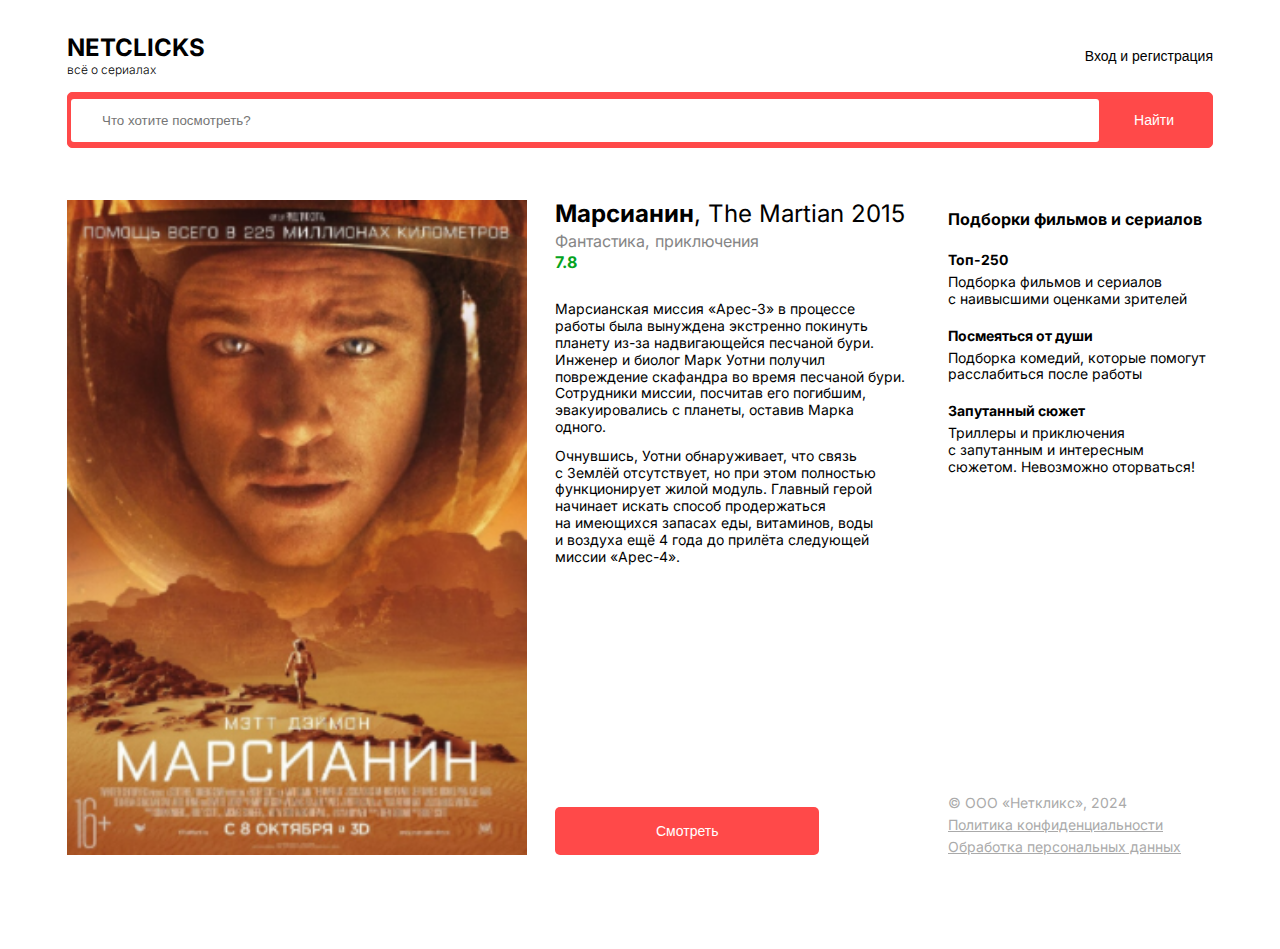
==== pages/film.html @ 5369e7d8 "day2 add film-page" ====
<!DOCTYPE html>
<html lang="ru">
  <head>
    <meta charset="UTF-8" />
    <meta name="viewport" content="width=device-width, initial-scale=1.0" />
    <title>Netclicks</title>
    <link href="../css/style.css" rel="stylesheet" />
  </head>
  <body>
    <header class="header">
      <div class="container header__container">
        <a class="header__logo" href="/index.html">
          NETCLICKS
          <span class="header__logo-text">всё о сериалах</span>
        </a>
        <button class="header__btn">
          <span class="header__btn-text">Вход и регистрация</span>
          <img
            class="header__btn_mobile"
            src="../images/burger.svg"
            alt="кнопка меню"
            aria-label="кнопка мобильного меню"
          />
        </button>
      </div>
    </header>

    <main>
      <section class="search">
        <div class="container">
          <div class="search__content">
            <input
              class="search__input"
              type="text"
              placeholder="Что хотите посмотреть?"
            />
            <button class="search__btn">
              <span class="search__btn-text">Найти</span>
              <img
                class="search__btn_mobile"
                src="../images/search.svg"
                alt="кнопка поиска"
                aria-label="кнопка поиска"
              />
            </button>
          </div>
        </div>
      </section>

      <section class="content content_film">
        <div class="container">
          <div class="content-wrap content-wrap_film">
            <div class="content__film film">
              <h2 class="hidden">Описание фильма</h2>

              <div class="film__img">
                <img
                  class="film-img"
                  src="../images/img-film.png"
                  srcset="../images/img-film@2x.png 2x"
                  alt="баннер фильма"
                  aria-label="баннер фильма"
                />
              </div>

              <div class="film__desc">
                <div class="film__desc-top">
                  <h3 class="film__title">
                    <span class="film__title_bold">Марсианин</span
                    ><span>, The Martian 2015</span>
                  </h3>
                  <p class="film__category">Фантастика, приключения</p>
                  <p class="film__rating">7.8</p>
                  <div class="film__info">
                    <p class="film__info-p">
                      Марсианская миссия &laquo;Арес-3&raquo; в&nbsp;процессе
                      работы была вынуждена экстренно покинуть планету из-за
                      надвигающейся песчаной бури. Инженер и&nbsp;биолог Марк
                      Уотни получил повреждение скафандра во&nbsp;время песчаной
                      бури. Сотрудники миссии, посчитав его погибшим,
                      эвакуировались с&nbsp;планеты, оставив Марка одного.
                    </p>
                    <p class="film__info-p">
                      Очнувшись, Уотни обнаруживает, что связь с&nbsp;Землёй
                      отсутствует, но&nbsp;при этом полностью функционирует
                      жилой модуль. Главный герой начинает искать способ
                      продержаться на&nbsp;имеющихся запасах еды, витаминов,
                      воды и&nbsp;воздуха ещё 4&nbsp;года до&nbsp;прилёта
                      следующей миссии &laquo;Арес-4&raquo;.
                    </p>
                  </div>
                </div>

                <div class="film__desc-bottom">
                  <button class="film__btn-run">Смотреть</button>
                </div>
              </div>
            </div>

            <div class="content__side">
              <div class="content__set">
                <h2 class="content__set-title">Подборки фильмов и сериалов</h2>

                <div class="content__set-list">
                  <a class="content__set-item" href="#">
                    <h3 class="content__set-category">Топ-250</h3>
                    <p class="content__set-desc">
                      Подборка фильмов и&nbsp;сериалов с&nbsp;наивысшими
                      оценками зрителей
                    </p>
                  </a>

                  <a class="content__set-item" href="#">
                    <h3 class="content__set-category">
                      Посмеяться от&nbsp;души
                    </h3>
                    <p class="content__set-desc">
                      Подборка комедий, которые помогут расслабиться
                      после&nbsp;работы
                    </p>
                  </a>

                  <a class="content__set-item" href="#">
                    <h3 class="content__set-category">Запутанный сюжет</h3>
                    <p class="content__set-desc">
                      Триллеры и&nbsp;приключения с&nbsp;запутанным
                      и&nbsp;интересным сюжетом. Невозможно оторваться!
                    </p>
                  </a>
                </div>
              </div>

              <div class="content__footer">
                <p class="content__footer-copiright">© ООО «Неткликс», 2024</p>
                <a class="content__footer-privacy" href="#">
                  Политика конфиденциальности
                </a>
                <a class="content__footer-personal" href="#">
                  Обработка персональных данных
                </a>
              </div>
            </div>
          </div>
        </div>
      </section>
    </main>
  </body>
</html>
---- css/style.css ----
/* fonts */
/* inter-300 - cyrillic_latin */
@font-face {
  font-display: swap; /* Check https://developer.mozilla.org/en-US/docs/Web/CSS/@font-face/font-display for other options. */
  font-family: "Inter";
  font-style: normal;
  font-weight: 300;
  src: url("../fonts/inter-v18-cyrillic_latin-300.woff2") format("woff2"),
    /* Chrome 36+, Opera 23+, Firefox 39+, Safari 12+, iOS 10+ */
      url("../fonts/inter-v18-cyrillic_latin-300.ttf") format("truetype"); /* Chrome 4+, Firefox 3.5+, IE 9+, Safari 3.1+, iOS 4.2+, Android Browser 2.2+ */
}
/* inter-regular - cyrillic_latin */
@font-face {
  font-display: swap; /* Check https://developer.mozilla.org/en-US/docs/Web/CSS/@font-face/font-display for other options. */
  font-family: "Inter";
  font-style: normal;
  font-weight: 400;
  src: url("../fonts/inter-v18-cyrillic_latin-regular.woff2") format("woff2"),
    /* Chrome 36+, Opera 23+, Firefox 39+, Safari 12+, iOS 10+ */
      url("../fonts/inter-v18-cyrillic_latin-regular.ttf") format("truetype"); /* Chrome 4+, Firefox 3.5+, IE 9+, Safari 3.1+, iOS 4.2+, Android Browser 2.2+ */
}
/* inter-500 - cyrillic_latin */
@font-face {
  font-display: swap; /* Check https://developer.mozilla.org/en-US/docs/Web/CSS/@font-face/font-display for other options. */
  font-family: "Inter";
  font-style: normal;
  font-weight: 500;
  src: url("../fonts/inter-v18-cyrillic_latin-500.woff2") format("woff2"),
    /* Chrome 36+, Opera 23+, Firefox 39+, Safari 12+, iOS 10+ */
      url("../fonts/inter-v18-cyrillic_latin-500.ttf") format("truetype"); /* Chrome 4+, Firefox 3.5+, IE 9+, Safari 3.1+, iOS 4.2+, Android Browser 2.2+ */
}
/* inter-700 - cyrillic_latin */
@font-face {
  font-display: swap; /* Check https://developer.mozilla.org/en-US/docs/Web/CSS/@font-face/font-display for other options. */
  font-family: "Inter";
  font-style: normal;
  font-weight: 700;
  src: url("../fonts/inter-v18-cyrillic_latin-700.woff2") format("woff2"),
    /* Chrome 36+, Opera 23+, Firefox 39+, Safari 12+, iOS 10+ */
      url("../fonts/inter-v18-cyrillic_latin-700.ttf") format("truetype"); /* Chrome 4+, Firefox 3.5+, IE 9+, Safari 3.1+, iOS 4.2+, Android Browser 2.2+ */
}

* {
  box-sizing: border-box;
  margin: 0;
  padding: 0;
}
body {
  margin: 0;
  padding: 0;
  font-family: Inter, sans-serif;
  font-weight: normal;
  line-height: 1.2;
  color: rgb(0, 0, 0);
}
.hidden {
  display: none;
}
a {
  text-decoration: none;
  color: inherit;
}
.container {
  margin: 0 auto;
  max-width: 1194px;
  padding: 0 24px;
}

/* header */
.header {
  padding-top: 34px;
}
.header__container {
  display: flex;
  justify-content: space-between;
  align-items: center;
}
.header__logo {
  display: block;
  font-size: 24px;
  font-weight: 700;
  text-align: left;
}
.header__logo-text {
  display: block;
  margin: 0;
  font-size: 12px;
  font-weight: 300;
}
.header__btn {
  display: flex;
  font-size: 14px;
  cursor: pointer;
  transition: all 0.3s ease-in-out;
  appearance: none;
  border: none;
  background-color: transparent;
}
.header__btn:hover {
  color: rgb(255, 73, 73);
}
.header__btn_mobile {
  display: none;
}
/* search */
.search {
  padding-top: 15px;
}
.search__content {
  border: 1px solid rgb(255, 73, 73);
  border-radius: 5px;
  background: rgb(255, 73, 73);
  display: flex;
  justify-content: space-between;
  align-items: center;
  padding: 3px;
}
.search__input {
  padding: 14px 31px;
  border: none;
  outline: none;
  border-radius: 3px;
  background: rgb(255, 255, 255);
  flex-grow: 1;
  min-width: 0;
}
.search__input:placeholder {
  color: rgb(135, 135, 135);
  font-size: 14px;
}
.search__btn {
  color: rgb(255, 255, 255);
  font-size: 14px;
  padding: 14px 33px;
  background-color: inherit;
  border-color: transparent;
  flex-grow: 0;
  cursor: pointer;
}
.search__btn_mobile {
  display: none;
}

/* content */
.content {
  padding-top: 39px;
}
.content_film {
  padding-top: 52px;
}
.content-wrap {
  display: flex;
  gap: 39px 30px;
  margin-bottom: 94px;
}
.content-wrap_film {
  gap: 60px 43px;
}
.content__itog-search,
.content__film {
  flex-grow: 1;
}
.content__title {
  /* font-size: 24px; */
  font-size: clamp(1.125rem, 1.018rem + 0.54vw, 1.5rem);
  font-weight: 500;
  margin: 0 0 25px;
}
.content__selection-list {
  display: grid;
  grid-template-columns: repeat(3, 1fr);
  gap: 39px 30px;
}
.content__side {
  width: 262px;
  min-height: calc(100vh - 189px - 94px);
  display: flex;
  flex-direction: column;
  gap: 120px;
  justify-content: space-between;
  /* margin: 0 auto; */
  flex-grow: 0;
}
.content__set {
  align-items: flex-start;
  padding-top: 10px;
}
.content__set-title {
  font-size: 16px;
  font-weight: 700;
  margin: 0 0 23px;
}
.content__set-list {
  display: flex;
  flex-direction: column;
  gap: 20px;
}
.content__set-item {
  display: block;
}
.content__set-category {
  font-size: 14px;
  font-weight: 700;
  margin: 0 0 5px;
}
.content__set-desc {
  font-size: 14px;
}
.content__footer-copiright {
  color: rgb(170, 170, 170);
  font-family: Inter;
  font-size: 14px;
  margin: 0 0 5px;
}
.content__footer-privacy {
  display: block;
  color: rgb(170, 170, 170);
  font-family: Inter;
  font-size: 14px;
  text-decoration-line: underline;
  margin: 0 0 5px;
}
.content__footer-personal {
  display: block;
  color: rgb(170, 170, 170);
  font-family: Inter;
  font-size: 14px;
  text-decoration-line: underline;
  margin: 0;
}

/* card film */
.card {
  max-width: 264px;
  margin: 0 auto;
}
.card__img {
  width: 100%;
  font-size: 0;
}
.card-img {
  width: 100%;
  height: auto;
}
.card__desc {
  padding-top: 12px;
}
.card__title {
  font-size: 16px;
  margin: 0 0 4px;
}
.card__title_bold {
  font-weight: 700;
}
.card__category {
  color: rgb(134, 134, 134);
  font-size: 16px;
  margin: 0 0 12px;
}
.card__rating {
  color: rgb(4, 163, 30);
  font-size: 16px;
  font-weight: 700;
  margin: 0;
}

/* film page */
.film {
  width: 100%;
  max-width: 838px;
  display: flex;
  gap: 12px 28px;
}
.film__img {
  width: 100%;
  max-width: 460px;
  font-size: 0;
  border-radius: 10px;
}
.film-img {
  width: 100%;
  height: auto;
}
.film__desc {
  display: flex;
  flex-direction: column;
  justify-content: space-between;
  gap: 30px;
  max-width: 350px;
}
.film__title {
  font-size: 24px;
  font-weight: 400;
  margin: 0 0 3px;
}
.film__title_bold {
  font-weight: 700;
}
.film__category {
  color: rgb(134, 134, 134);
  font-size: 16px;
  margin: 0 0 2px;
}
.film__rating {
  color: rgb(4, 163, 30);
  font-size: 16px;
  font-weight: 700;
  margin: 0 0 29px;
}
.film__info {
  font-size: 14px;
}
.film__info-p:not(:last-child) {
  margin: 0 0 12px;
}
.film__btn-run {
  padding: 16px 101px;
  border: none;
  border-radius: 5px;
  color: rgb(255, 255, 255);
  font-size: 14px;
  background-color: rgb(255, 73, 73);
}

@media (max-width: 991px) {
  .content__selection-list {
    grid-template-columns: repeat(2, 1fr);
  }
  .film {
    flex-direction: column;
    align-items: center;
  }
  .film__desc {
    max-width: 460px;
  }
}
@media (max-width: 768px) {
  .header__btn {
    align-self: flex-start;
  }
  .header__btn-text {
    display: none;
  }
  .header__btn_mobile {
    display: block;
  }
  .search__btn-text {
    display: none;
  }
  .search__btn_mobile {
    display: block;
  }
  .search__input {
    padding: 14px;
  }
  .content-wrap {
    flex-direction: column;
    margin-bottom: 25px;
  }
  .content__selection-list {
    grid-template-columns: repeat(1, 1fr);
    gap: 39px 30px;
  }
  .content__side {
    min-height: 120px;
  }
}
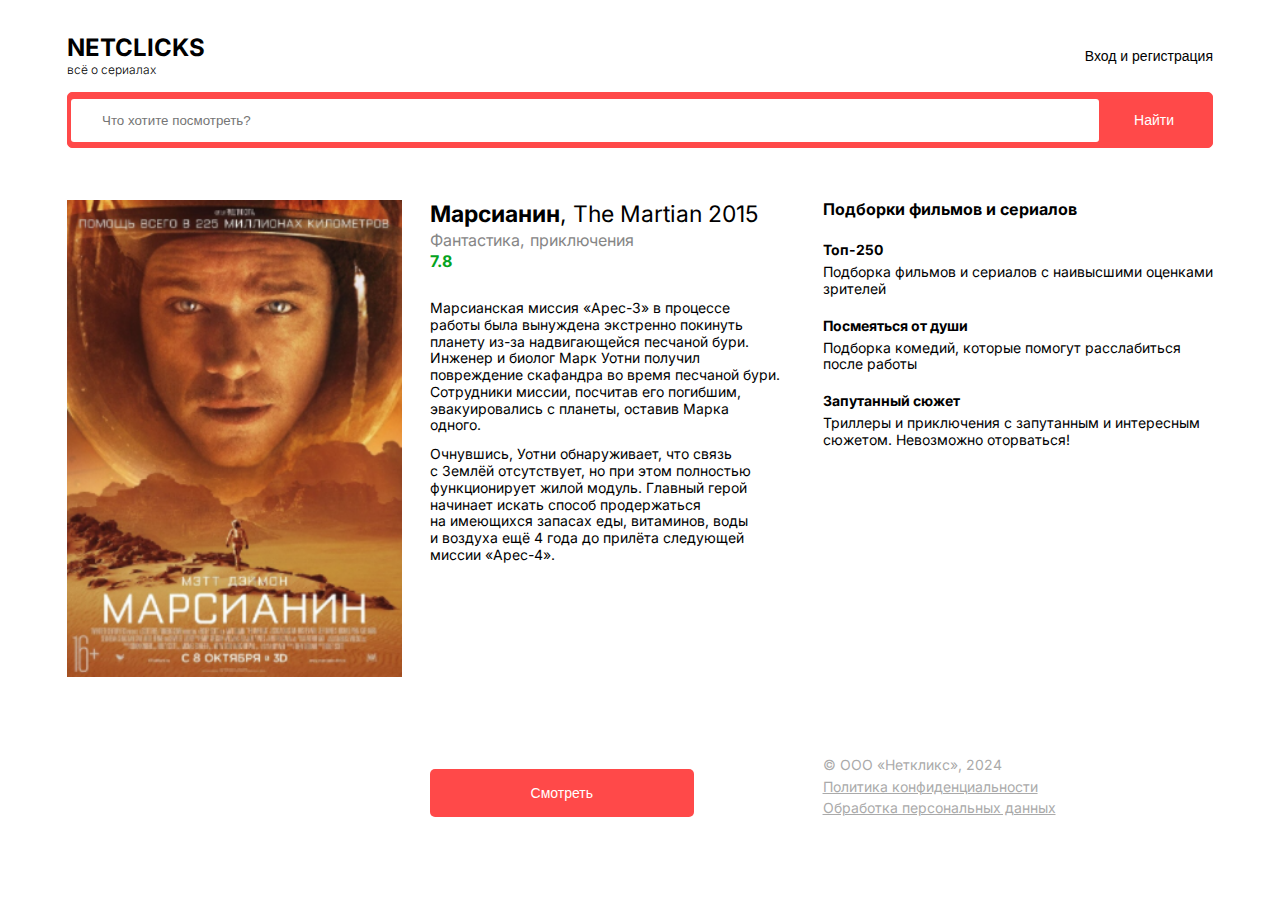
==== commit acb9491b: "edit adaptiv" ====
--- a/pages/film.html
+++ b/pages/film.html
@@ -98,7 +98,7 @@
             </div>
 
             <div class="content__side">
-              <div class="content__set">
+              <div class="content__set content__set_film">
                 <h2 class="content__set-title">Подборки фильмов и сериалов</h2>
 
                 <div class="content__set-list">
--- a/css/style.css
+++ b/css/style.css
@@ -172,7 +172,7 @@
   gap: 39px 30px;
 }
 .content__side {
-  width: 262px;
+  min-width: 262px;
   min-height: calc(100vh - 189px - 94px);
   display: flex;
   flex-direction: column;
@@ -185,6 +185,9 @@
   align-items: flex-start;
   padding-top: 10px;
 }
+.content__set_film {
+  padding-top: 0;
+}
 .content__set-title {
   font-size: 16px;
   font-weight: 700;
@@ -274,6 +277,7 @@
 .film__img {
   width: 100%;
   max-width: 460px;
+  min-width: 264px;
   font-size: 0;
   border-radius: 10px;
 }
@@ -289,7 +293,8 @@
   max-width: 350px;
 }
 .film__title {
-  font-size: 24px;
+  /* font-size: 24px; */
+  font-size: clamp(1rem, 0.857rem + 0.71vw, 1.5rem);
   font-weight: 400;
   margin: 0 0 3px;
 }
@@ -323,6 +328,9 @@
 }
 
 @media (max-width: 991px) {
+  .content-wrap_film {
+    gap: 60px 20px;
+  }
   .content__selection-list {
     grid-template-columns: repeat(2, 1fr);
   }
@@ -364,4 +372,7 @@
   .content__side {
     min-height: 120px;
   }
-}
+  .content_film {
+    padding-top: 30px;
+  }
+}
